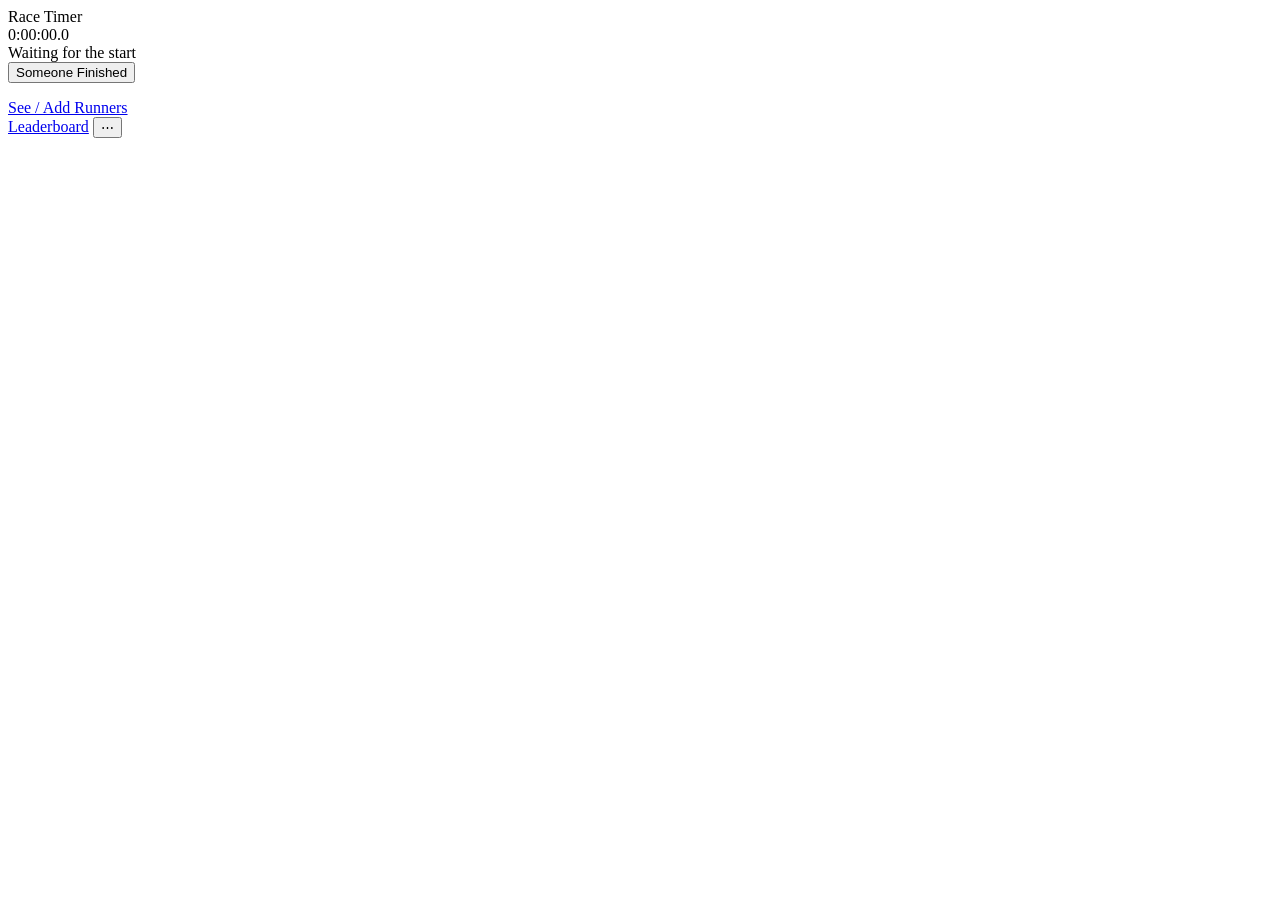
==== public/index.html @ a1430bad "Stamp finishes from the home screen: Someone Finished button, stacked times, Adjust Time and Who was" ====
<!DOCTYPE html>
<html lang="en">
<head>
  <meta charset="utf-8">
  <meta name="viewport" content="width=device-width, initial-scale=1, viewport-fit=cover, user-scalable=no">
  <meta name="theme-color" content="#6B1A2C">
  <meta name="apple-mobile-web-app-capable" content="yes">
  <title>Turkey Trot 5K · Race Timer</title>
  <link rel="icon" href="/assets/favicon.svg" type="image/svg+xml">
  <link rel="stylesheet" href="/styles.css">
</head>
<body>
  <span id="netDot" class="net-dot" title="Connection"></span>

  <main>
    <!-- CLOCK -->
    <section id="view-clock" class="view">
      <div class="clock-wrap">
        <div class="clock-label">Race Timer</div>
        <div id="bigClock" class="big-clock" data-clock>0:00:00.0</div>
        <div class="hold-bar"><div id="holdFill" class="hold-fill"></div></div>
        <div id="clockStatus" class="clock-status">Waiting for the start</div>
      </div>
      <div class="home-actions">
        <button id="finishBtn" class="home-finish" type="button">Someone Finished</button>
        <div id="syncStatus" class="sync-status" hidden></div>
        <ul id="myStamps" class="my-stamps"></ul>
        <details id="otherStampsWrap" class="other-stamps" hidden>
          <summary id="otherStampsLabel"></summary>
          <ul id="otherStamps" class="my-stamps"></ul>
        </details>
        <a class="home-runners" href="#/runners">See / Add Runners</a>
        <div class="home-links">
          <a href="#/leaderboard">Leaderboard</a>
          <button id="raceMenuBtn" class="link-btn" aria-label="Race controls">⋯</button>
        </div>
      </div>
    </section>

    <!-- RUNNERS -->
    <section id="view-runners" class="view" hidden>
      <a class="back chrome" href="#/clock">‹ Clock</a>
      <div class="panel">
        <h3 id="runnerFormTitle">Add a runner</h3>
        <form id="runnerForm" class="form" autocomplete="off">
          <div class="form-row">
            <input name="first_name" class="input" placeholder="First name" required>
            <input name="last_name" class="input" placeholder="Last initial" maxlength="1" autocapitalize="characters">
          </div>
          <div class="form-row">
            <div class="toggle" data-toggle="age">
              <button type="button" data-value="youngster" class="on">Youngster</button>
              <button type="button" data-value="unc">Unc</button>
            </div>
            <input name="bib" class="input input-bib" type="number" min="1" inputmode="numeric" placeholder="Bib # (auto)">
          </div>
          <div class="form-row">
            <button class="btn btn-primary" type="submit" id="runnerSaveBtn">Add runner</button>
            <button class="btn btn-ghost" type="button" id="runnerCancelBtn" hidden>Cancel</button>
          </div>
        </form>
      </div>

      <details class="panel">
        <summary>Bulk add (paste a list)</summary>
        <p class="hint">One runner per line. Add <b>unc</b> or <b>youngster</b> after a comma to set the group, e.g. <code>Jane Doe, unc</code>. Lines without one use the default below.</p>
        <textarea id="bulkText" class="input" rows="6" placeholder="Jane Doe, unc&#10;Timmy Doe, youngster&#10;Grandpa Joe"></textarea>
        <div class="form-row">
          <span class="hint">Default group:</span>
          <div class="toggle" data-toggle="bulkAge">
            <button type="button" data-value="youngster" class="on">Youngster</button>
            <button type="button" data-value="unc">Unc</button>
          </div>
          <button id="bulkAddBtn" class="btn btn-primary" type="button">Add all</button>
        </div>
      </details>

      <div class="runner-tools">
        <input id="runnerFilter" class="input" type="search" placeholder="Search runners" autocomplete="off">
        <a class="btn btn-ghost" href="/bibs.html">🖨 Print bibs</a>
      </div>
      <div id="runnerSummary" class="hint"></div>
      <ul id="runnerList" class="list runner-list"></ul>

      <div class="danger-zone">
        <button id="clearAllBtn" class="btn btn-danger-ghost btn-small" type="button">Clear all data…</button>
      </div>
    </section>

    <!-- LEADERBOARD -->
    <section id="view-leaderboard" class="view" hidden>
      <a class="back chrome" href="#/clock">‹ Clock</a>
      <div class="lb-controls chrome">
        <div class="chips" id="lbChips">
          <button class="chip on" data-filter="all">All</button>
          <button class="chip" data-filter="youngster">Youngster</button>
          <button class="chip" data-filter="unc">Unc</button>
        </div>
        <button id="shotBtn" class="btn btn-ghost btn-small" type="button">📸 Screenshot mode</button>
      </div>
      <div class="lb-stage">
        <div id="lbCard" class="lb-card">
          <div class="lb-head">
            <span class="turkey turkey-lg" data-turkey></span>
            <div>
              <div class="lb-title">Turkey Trot 5K</div>
              <div class="lb-sub"><span data-year></span> · <span id="lbFilterLabel">Overall</span></div>
            </div>
            <span class="leaf" data-leaf></span>
          </div>
          <ol id="lbRows" class="lb-rows"></ol>
          <div class="lb-foot"><span>Sun City Plumbing &amp; Heating</span><span id="lbPageLabel"></span></div>
        </div>
      </div>
      <div class="lb-pager">
        <button id="lbPrev" class="btn btn-ghost btn-small" type="button">‹ Prev</button>
        <button id="lbNext" class="btn btn-ghost btn-small" type="button">Next ›</button>
      </div>
      <button id="shotExit" class="shot-exit" type="button" aria-label="Exit screenshot mode">✕</button>
    </section>
  </main>

  <!-- Countdown overlay (5-4-3-2-1-GO), driven by the shared start time -->
  <div id="countdown" class="countdown" hidden><div id="countdownNum"></div></div>

  <!-- "Somebody finished" pulse -->
  <div id="pulse" class="pulse" hidden></div>

  <!-- Modal host -->
  <div id="modal" class="modal" hidden>
    <div class="modal-box" role="dialog" aria-modal="true">
      <div id="modalBody"></div>
    </div>
  </div>

  <!-- Toasts -->
  <div id="toasts" class="toasts"></div>

  <script src="/shared.js"></script>
  <script src="/app.js"></script>
</body>
</html>
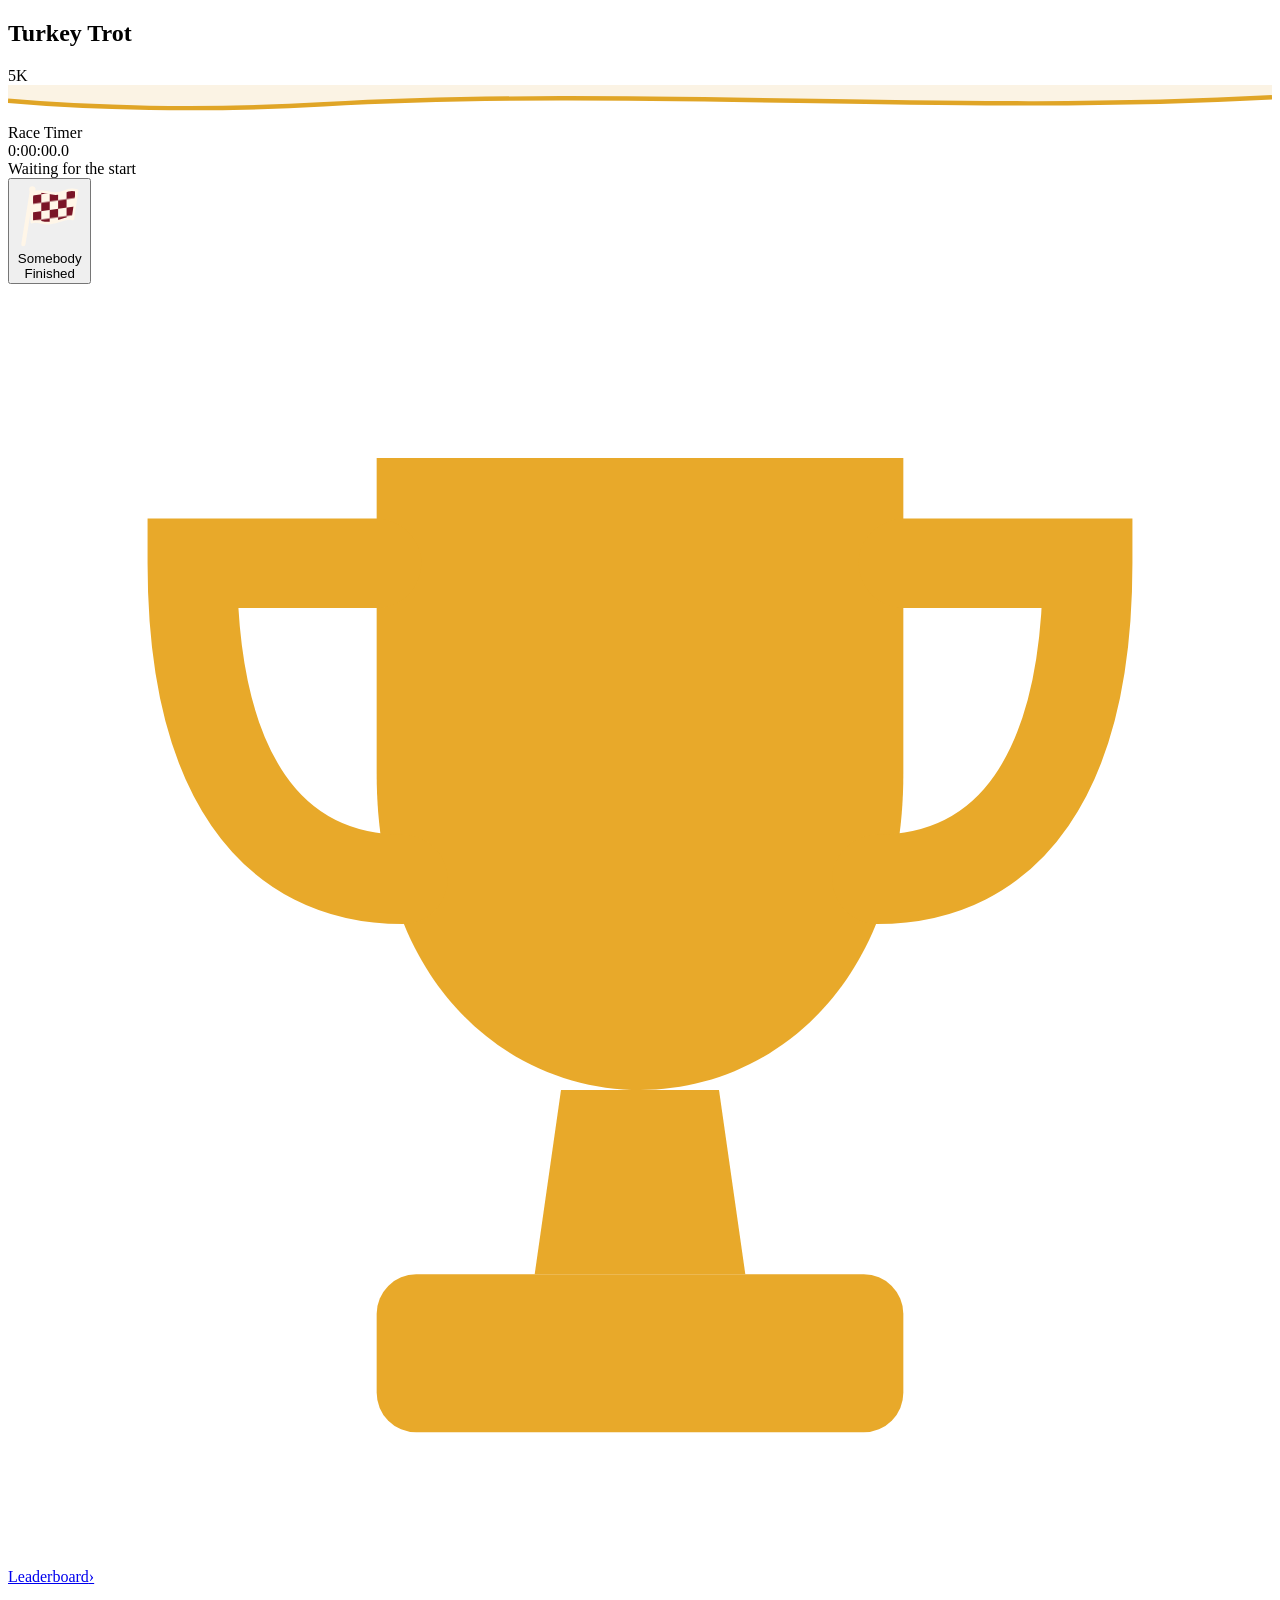
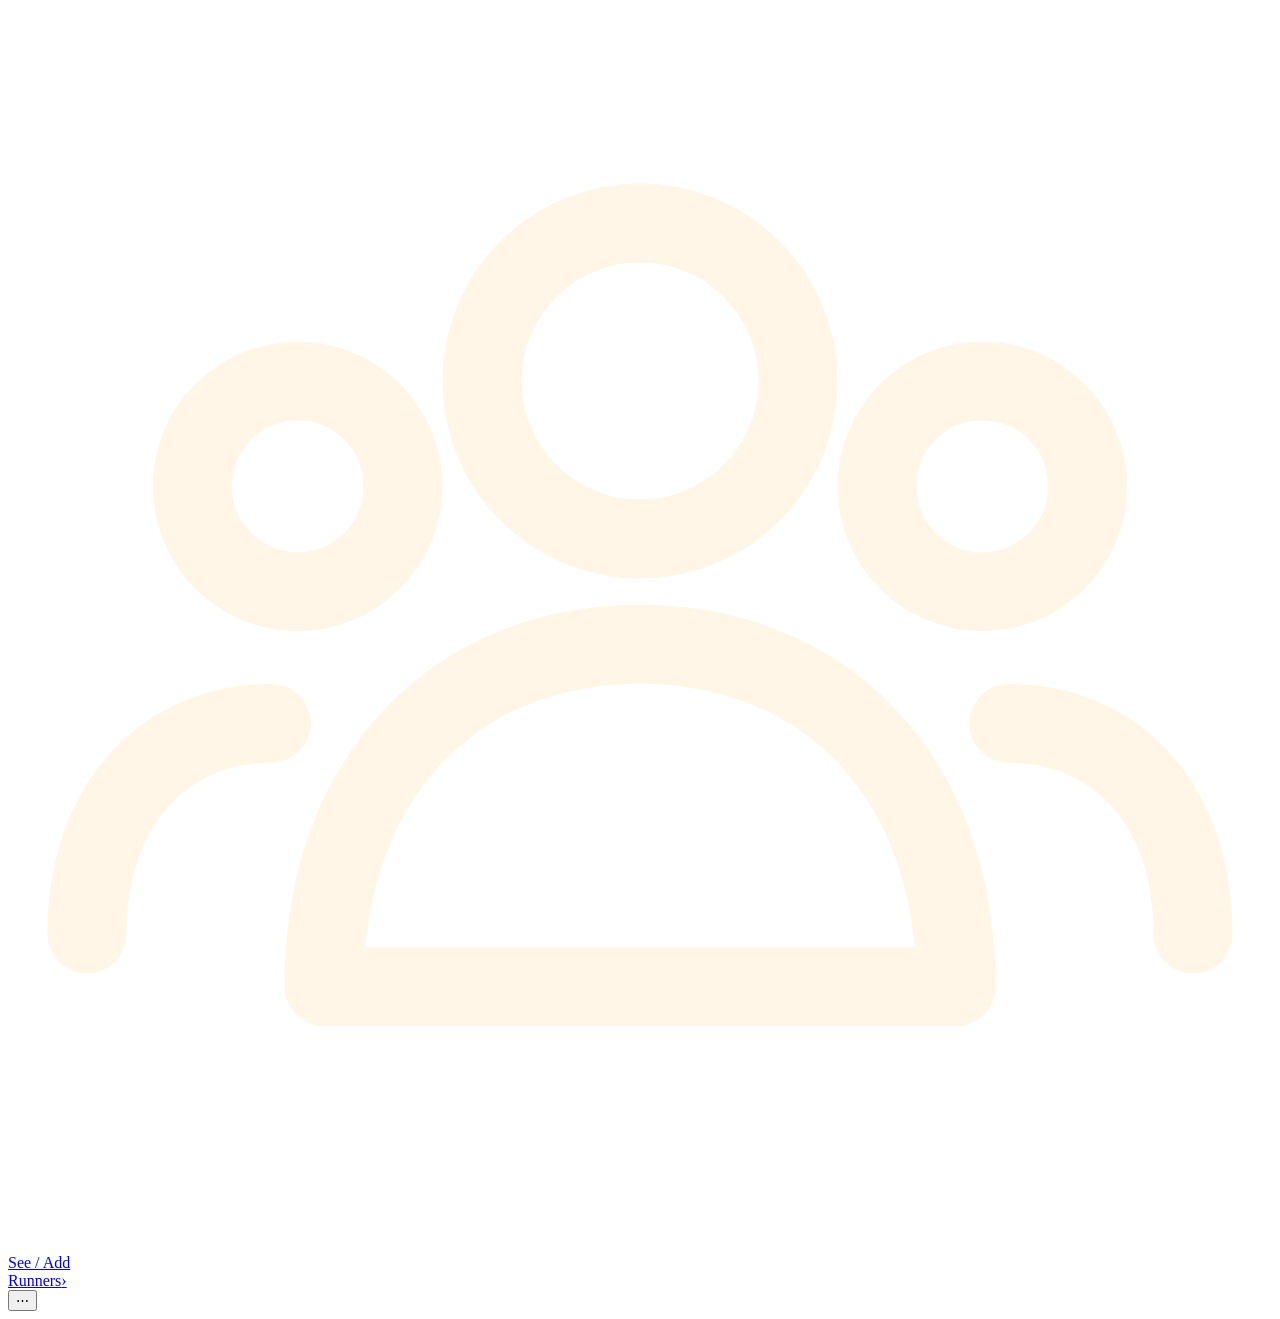
==== commit 86b34b56: "Home: redesign the race clock screen from Jayce's mockup Cream title band with TURKEY TROT 2026, the" ====
--- a/public/index.html
+++ b/public/index.html
@@ -7,33 +7,85 @@
   <meta name="apple-mobile-web-app-capable" content="yes">
   <title>Turkey Trot 5K · Race Timer</title>
   <link rel="icon" href="/assets/favicon.svg" type="image/svg+xml">
+  <link rel="preconnect" href="https://fonts.googleapis.com">
+  <link rel="preconnect" href="https://fonts.gstatic.com" crossorigin>
+  <link rel="stylesheet" href="https://fonts.googleapis.com/css2?family=Kanit:ital,wght@0,700;0,800;1,700;1,800;1,900&display=swap">
   <link rel="stylesheet" href="/styles.css">
 </head>
 <body>
   <span id="netDot" class="net-dot" title="Connection"></span>
 
   <main>
-    <!-- CLOCK -->
+    <!-- HOME (clock): cream title band, framed race timer, big finish button, nav -->
     <section id="view-clock" class="view">
-      <div class="clock-wrap">
-        <div class="clock-label">Race Timer</div>
-        <div id="bigClock" class="big-clock" data-clock>0:00:00.0</div>
-        <div class="hold-bar"><div id="holdFill" class="hold-fill"></div></div>
-        <div id="clockStatus" class="clock-status">Waiting for the start</div>
-      </div>
-      <div class="home-actions">
-        <button id="finishBtn" class="home-finish" type="button">Someone Finished</button>
-        <div id="syncStatus" class="sync-status" hidden></div>
-        <ul id="myStamps" class="my-stamps"></ul>
-        <details id="otherStampsWrap" class="other-stamps" hidden>
-          <summary id="otherStampsLabel"></summary>
-          <ul id="otherStamps" class="my-stamps"></ul>
-        </details>
-        <a class="home-runners" href="#/runners">See / Add Runners</a>
-        <div class="home-links">
-          <a href="#/leaderboard">Leaderboard</a>
-          <button id="raceMenuBtn" class="link-btn" aria-label="Race controls">⋯</button>
+      <div class="home-fall" aria-hidden="true"></div>
+
+      <header class="home-hero">
+        <span class="home-leaves home-leaves-l" data-leaves></span>
+        <span class="home-leaves home-leaves-r" data-leaves></span>
+        <h1 class="home-title">Turkey Trot <span data-year></span></h1>
+        <div class="lb-badge-row home-badge-row">
+          <span class="lb-rays lb-rays-l"></span>
+          <span class="lb-badge">5K</span>
+          <span class="lb-rays lb-rays-r"></span>
         </div>
+        <svg class="home-hero-edge" viewBox="0 0 1440 40" preserveAspectRatio="none" aria-hidden="true">
+          <path d="M0 0 H1440 V14 C 1080 34 720 2 360 22 C 220 30 90 26 0 18 Z" fill="#FBF3E4"/>
+          <path d="M0 18 C 90 26 220 30 360 22 C 720 2 1080 34 1440 14" fill="none" stroke="#E0A526" stroke-width="5"/>
+        </svg>
+      </header>
+
+      <div class="home-body">
+        <div class="frame timer-frame">
+          <div class="frame-in clock-wrap">
+            <div class="timer-label"><span>Race Timer</span></div>
+            <div id="bigClock" class="big-clock" data-clock data-cells aria-live="off">0:00:00.0</div>
+            <div class="hold-bar"><div id="holdFill" class="hold-fill"></div></div>
+            <div id="clockStatus" class="clock-status">Waiting for the start</div>
+          </div>
+        </div>
+
+        <div class="home-actions">
+          <button id="finishBtn" class="home-finish" type="button" aria-label="Somebody finished">
+            <span class="hf-in">
+              <svg class="hf-flag" viewBox="0 0 64 64" aria-hidden="true">
+                <defs><pattern id="chk" width="16" height="16" patternUnits="userSpaceOnUse" patternTransform="skewY(-8)">
+                  <rect width="16" height="16" fill="#FFF6E8"/><rect width="8" height="8" fill="#7A1426"/><rect x="8" y="8" width="8" height="8" fill="#7A1426"/></pattern></defs>
+                <path d="M15 12 C 26 6 34 16 46 10 C 50 8 54 8 58 9 L 54 36 C 46 34 40 40 30 40 C 24 40 20 37 15 39 Z" fill="url(#chk)" stroke="#FFF6E8" stroke-width="2.4" stroke-linejoin="round"/>
+                <path d="M15 10 L 7 60" stroke="#FFF6E8" stroke-width="4" stroke-linecap="round"/>
+                <circle cx="15.5" cy="8" r="3" fill="#FFF6E8"/>
+              </svg>
+              <span class="hf-rule"></span>
+              <span class="hf-text">Somebody<br>Finished</span>
+            </span>
+          </button>
+          <div id="syncStatus" class="sync-status" hidden></div>
+          <ul id="myStamps" class="my-stamps"></ul>
+          <details id="otherStampsWrap" class="other-stamps" hidden>
+            <summary id="otherStampsLabel"></summary>
+            <ul id="otherStamps" class="my-stamps"></ul>
+          </details>
+        </div>
+
+        <nav class="home-nav">
+          <a class="home-nav-btn" href="#/leaderboard">
+            <svg class="hn-icon hn-trophy" viewBox="0 0 48 48" aria-hidden="true">
+              <path d="M14 6 H34 V18 C34 26 29 30 24 30 C19 30 14 26 14 18 Z" fill="#E8A92A"/>
+              <path d="M14 10 H7 C7 18 10 22 15 22 M34 10 H41 C41 18 38 22 33 22" fill="none" stroke="#E8A92A" stroke-width="3.4" stroke-linecap="round"/>
+              <path d="M21 30 H27 L28 37 H20 Z" fill="#E8A92A"/><rect x="14" y="37" width="20" height="6" rx="1.5" fill="#E8A92A"/>
+            </svg>
+            <span class="hn-label">Leaderboard</span><span class="hn-chev">›</span>
+          </a>
+          <a class="home-nav-btn" href="#/runners">
+            <svg class="hn-icon" viewBox="0 0 48 48" aria-hidden="true" fill="none" stroke="#FFF6E8" stroke-width="3" stroke-linecap="round" stroke-linejoin="round">
+              <circle cx="24" cy="15" r="6"/><path d="M12 38 C12 30 17 25 24 25 C31 25 36 30 36 38 Z"/>
+              <circle cx="11" cy="19" r="4"/><path d="M3 36 C3 31 6 28 10 28"/>
+              <circle cx="37" cy="19" r="4"/><path d="M45 36 C45 31 42 28 38 28"/>
+            </svg>
+            <span class="hn-label">See / Add<br>Runners</span><span class="hn-chev">›</span>
+          </a>
+        </nav>
+        <button id="raceMenuBtn" class="link-btn home-menu" aria-label="Race controls">⋯</button>
       </div>
     </section>
 
@@ -52,16 +104,15 @@
               <button type="button" data-value="youngster" class="on">Youngster</button>
               <button type="button" data-value="unc">Unc</button>
             </div>
-            <input name="bib" class="input input-bib" type="number" min="1" inputmode="numeric" placeholder="Bib # (auto)">
           </div>
-          <div class="form-row">
-            <button class="btn btn-primary" type="submit" id="runnerSaveBtn">Add runner</button>
+          <div class="form-row form-actions">
+            <button class="btn btn-primary btn-add no-callout" type="submit" id="runnerSaveBtn">Add runner</button>
             <button class="btn btn-ghost" type="button" id="runnerCancelBtn" hidden>Cancel</button>
           </div>
         </form>
       </div>
 
-      <details class="panel">
+      <details id="bulkPanel" class="panel" hidden>
         <summary>Bulk add (paste a list)</summary>
         <p class="hint">One runner per line. Add <b>unc</b> or <b>youngster</b> after a comma to set the group, e.g. <code>Jane Doe, unc</code>. Lines without one use the default below.</p>
         <textarea id="bulkText" class="input" rows="6" placeholder="Jane Doe, unc&#10;Timmy Doe, youngster&#10;Grandpa Joe"></textarea>
@@ -75,10 +126,6 @@
         </div>
       </details>
 
-      <div class="runner-tools">
-        <input id="runnerFilter" class="input" type="search" placeholder="Search runners" autocomplete="off">
-        <a class="btn btn-ghost" href="/bibs.html">🖨 Print bibs</a>
-      </div>
       <div id="runnerSummary" class="hint"></div>
       <ul id="runnerList" class="list runner-list"></ul>
 
@@ -87,36 +134,38 @@
       </div>
     </section>
 
-    <!-- LEADERBOARD -->
+    <!-- LEADERBOARD: one board, built to be screenshotted. Header, column titles and
+         footer stay put; only the finisher list scrolls when it is longer than the screen. -->
     <section id="view-leaderboard" class="view" hidden>
-      <a class="back chrome" href="#/clock">‹ Clock</a>
-      <div class="lb-controls chrome">
-        <div class="chips" id="lbChips">
-          <button class="chip on" data-filter="all">All</button>
-          <button class="chip" data-filter="youngster">Youngster</button>
-          <button class="chip" data-filter="unc">Unc</button>
-        </div>
-        <button id="shotBtn" class="btn btn-ghost btn-small" type="button">📸 Screenshot mode</button>
-      </div>
-      <div class="lb-stage">
-        <div id="lbCard" class="lb-card">
-          <div class="lb-head">
-            <span class="turkey turkey-lg" data-turkey></span>
-            <div>
-              <div class="lb-title">Turkey Trot 5K</div>
-              <div class="lb-sub"><span data-year></span> · <span id="lbFilterLabel">Overall</span></div>
-            </div>
-            <span class="leaf" data-leaf></span>
+      <div class="lb">
+        <a class="lb-back" href="#/clock" aria-label="Back to the clock">‹</a>
+        <span class="lb-leaves lb-leaves-l" data-leaves></span>
+        <span class="lb-leaves lb-leaves-r" data-leaves></span>
+
+        <header class="lb-hero">
+          <h1 class="lb-title">Turkey Trot <span data-year></span></h1>
+          <div class="lb-badge-row">
+            <span class="lb-rays lb-rays-l"></span>
+            <span class="lb-badge">5K</span>
+            <span class="lb-rays lb-rays-r"></span>
+          </div>
+          <div class="lb-subtitle"><span>Official Leaderboard</span></div>
+        </header>
+
+        <div class="lb-table">
+          <div class="lb-cols" role="row">
+            <span>Place</span><span>Participant</span><span>Finish Time</span><span>Avg Pace</span>
           </div>
           <ol id="lbRows" class="lb-rows"></ol>
-          <div class="lb-foot"><span>Sun City Plumbing &amp; Heating</span><span id="lbPageLabel"></span></div>
         </div>
+
+        <footer class="lb-wave" aria-hidden="true">
+          <svg viewBox="0 0 1440 90" preserveAspectRatio="none">
+            <path d="M0 34 C 360 -6 1080 74 1440 22 L1440 90 L0 90 Z" fill="#E0A526"/>
+            <path d="M0 50 C 380 14 1060 86 1440 40 L1440 90 L0 90 Z" fill="#7A1426"/>
+          </svg>
+        </footer>
       </div>
-      <div class="lb-pager">
-        <button id="lbPrev" class="btn btn-ghost btn-small" type="button">‹ Prev</button>
-        <button id="lbNext" class="btn btn-ghost btn-small" type="button">Next ›</button>
-      </div>
-      <button id="shotExit" class="shot-exit" type="button" aria-label="Exit screenshot mode">✕</button>
     </section>
   </main>
 
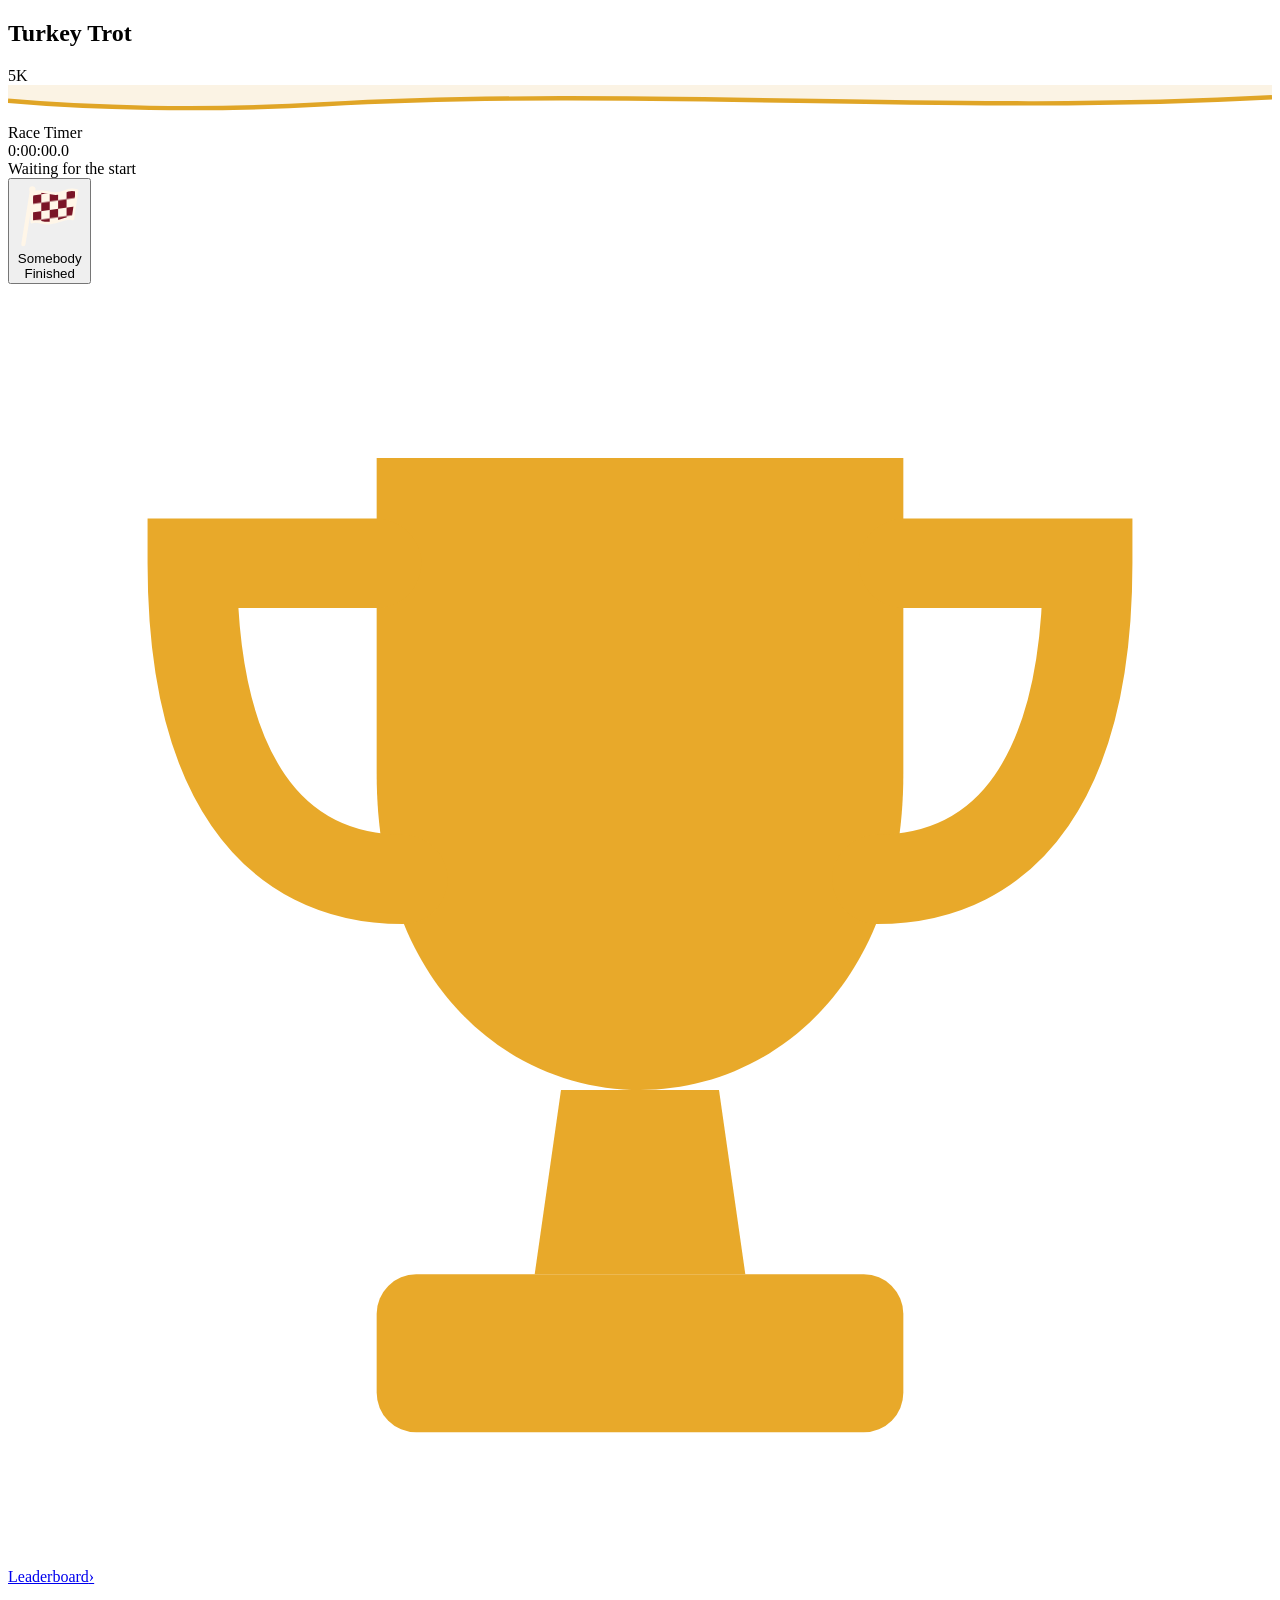
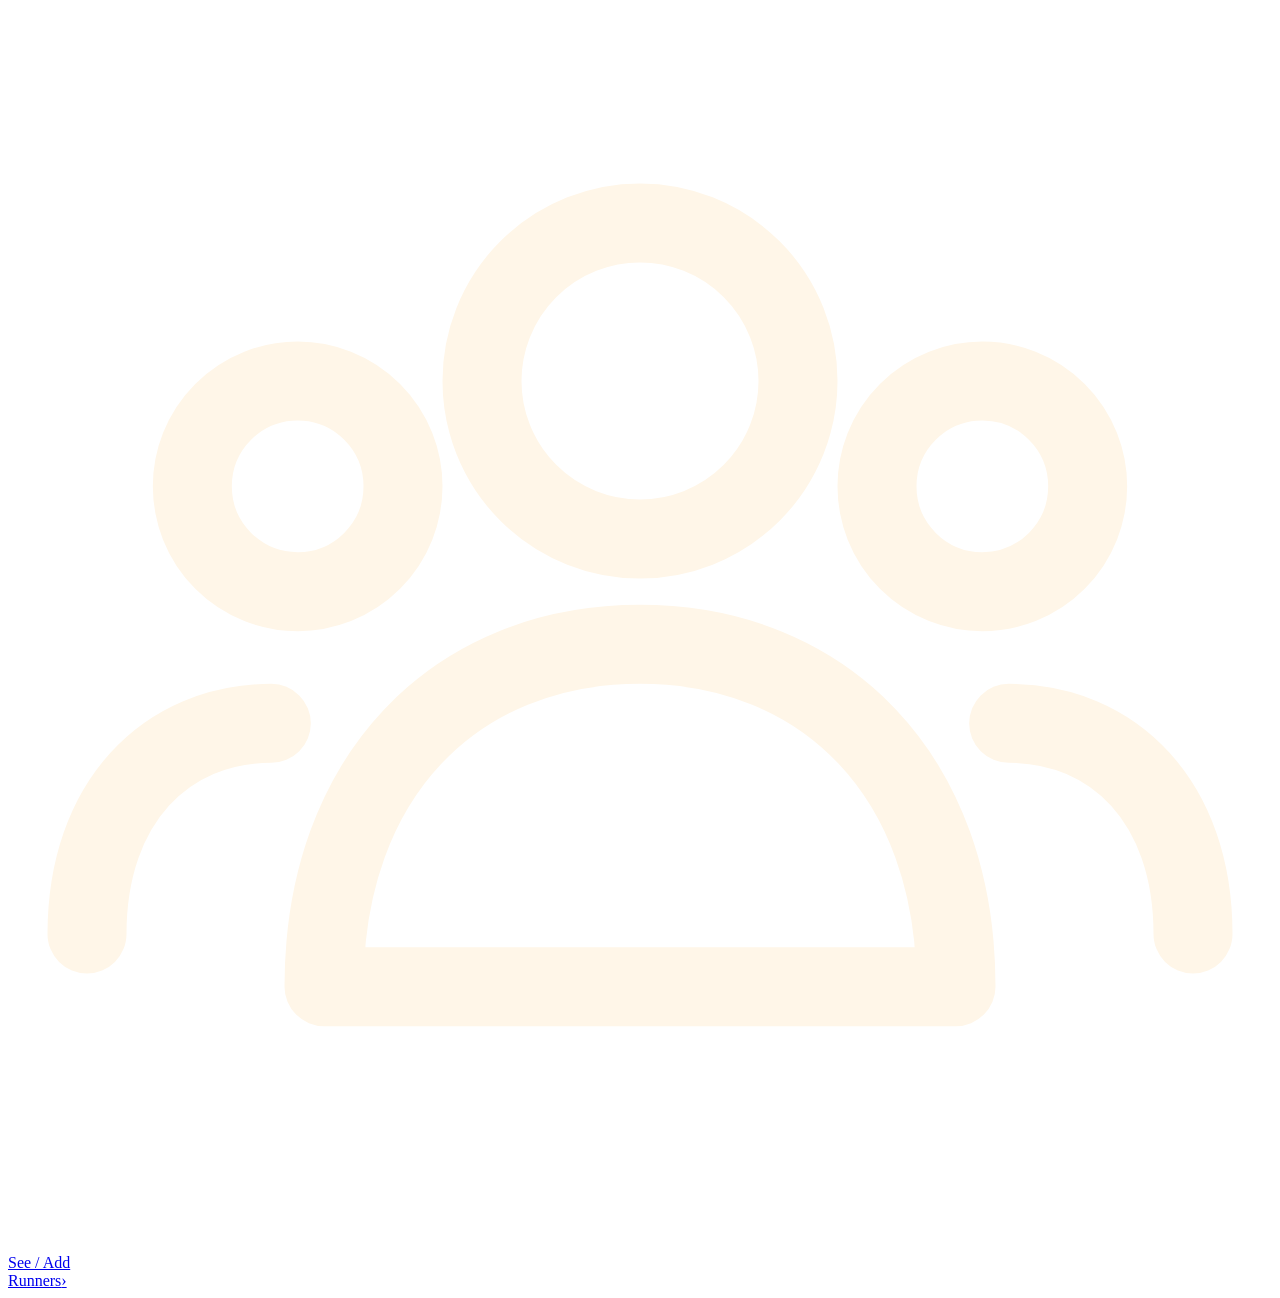
==== commit 110beb57: "Home: open race controls with the hidden clock gesture, drop the ⋯ button Double-tap the clock then " ====
--- a/public/index.html
+++ b/public/index.html
@@ -85,7 +85,6 @@
             <span class="hn-label">See / Add<br>Runners</span><span class="hn-chev">›</span>
           </a>
         </nav>
-        <button id="raceMenuBtn" class="link-btn home-menu" aria-label="Race controls">⋯</button>
       </div>
     </section>
 
@@ -93,21 +92,18 @@
     <section id="view-runners" class="view" hidden>
       <a class="back chrome" href="#/clock">‹ Clock</a>
       <div class="panel">
-        <h3 id="runnerFormTitle">Add a runner</h3>
+        <h3>Add a runner</h3>
         <form id="runnerForm" class="form" autocomplete="off">
           <div class="form-row">
             <input name="first_name" class="input" placeholder="First name" required>
             <input name="last_name" class="input" placeholder="Last initial" maxlength="1" autocapitalize="characters">
           </div>
-          <div class="form-row">
+          <div class="form-row form-actions">
             <div class="toggle" data-toggle="age">
               <button type="button" data-value="youngster" class="on">Youngster</button>
               <button type="button" data-value="unc">Unc</button>
             </div>
-          </div>
-          <div class="form-row form-actions">
-            <button class="btn btn-primary btn-add no-callout" type="submit" id="runnerSaveBtn">Add runner</button>
-            <button class="btn btn-ghost" type="button" id="runnerCancelBtn" hidden>Cancel</button>
+            <button class="btn btn-primary btn-add no-callout" type="submit" id="runnerSaveBtn">Add runner to list</button>
           </div>
         </form>
       </div>
